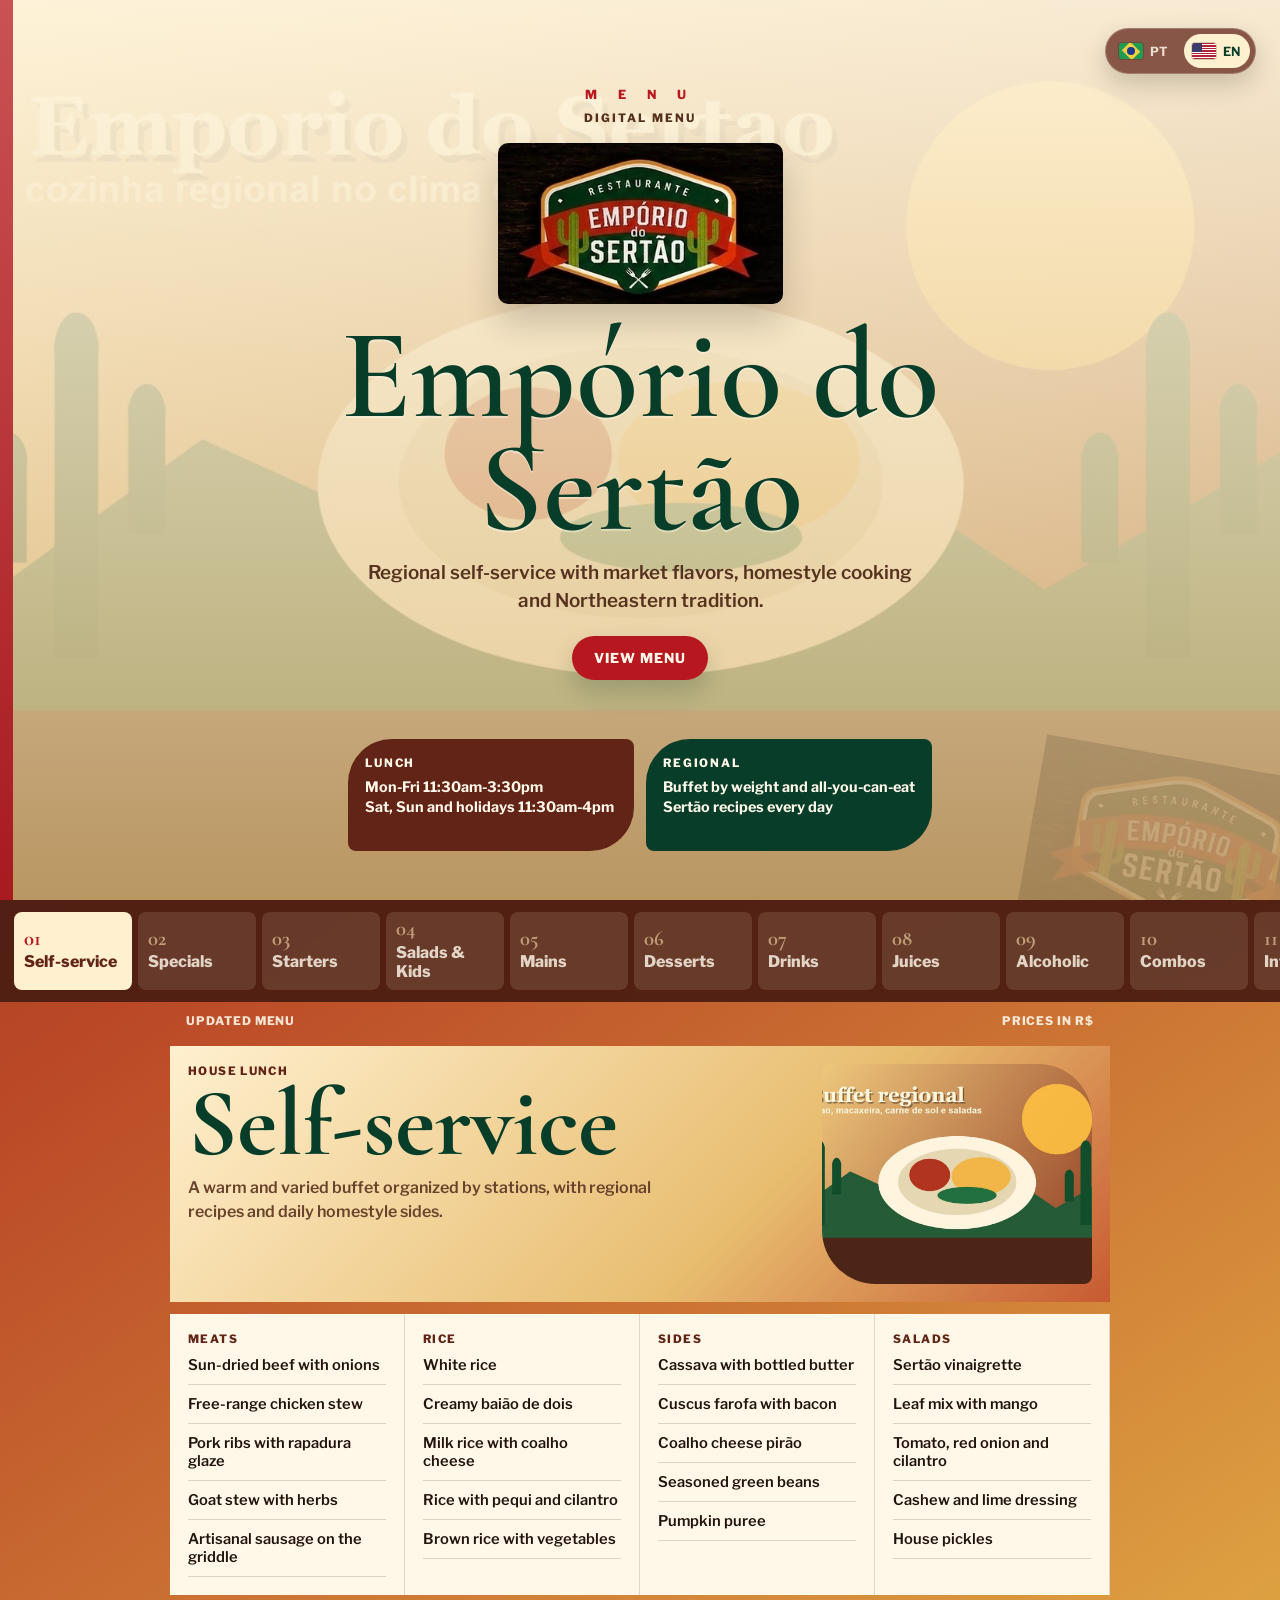
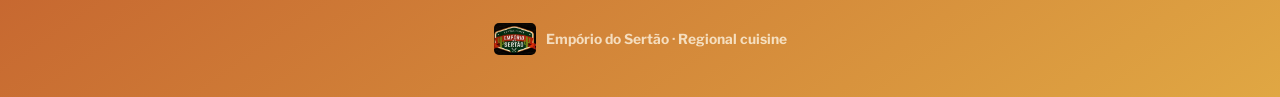
==== en.html @ 36dfb2ec "Publica cardapio digital do Emporio do Sertao" ====
<!doctype html>
<html lang="en">
<head>
  <meta charset="utf-8">
  <meta name="viewport" content="width=device-width, initial-scale=1">
  <title>Empório do Sertão — Digital Menu</title>
  <link rel="preconnect" href="https://fonts.googleapis.com">
  <link rel="preconnect" href="https://fonts.gstatic.com" crossorigin>
  <link href="https://fonts.googleapis.com/css2?family=Cormorant+Garamond:wght@500;600;700&family=Libre+Franklin:wght@400;500;600;700;800&display=swap" rel="stylesheet">
  <link rel="stylesheet" href="styles.css">
</head>
<body>
  <div class="ambient-marks" aria-hidden="true">
    <img src="assets/logo-emporio.jpg" class="ambient-mark mark-1" alt="">
    <img src="assets/logo-emporio.jpg" class="ambient-mark mark-2" alt="">
    <img src="assets/logo-emporio.jpg" class="ambient-mark mark-3" alt="">
    <img src="assets/logo-emporio.jpg" class="ambient-mark mark-4" alt="">
  </div>

  <main class="menu-shell">
    <div class="language-switch" aria-label="Language">
      <a class="language-pill" href="index.html" aria-label="Português"><span class="flag flag-br" aria-hidden="true"></span><span>PT</span></a>
      <a class="language-pill is-active" href="en.html" aria-label="English"><span class="flag flag-us" aria-hidden="true"></span><span>EN</span></a>
    </div>

    <header class="cover">
      <div class="cover-brand">
        <span class="menu-word">M E N U</span>
        <span class="kicker">Digital Menu</span>
        <img src="assets/logo-emporio.jpg" alt="Empório do Sertão" class="logo">
        <h1>Empório do Sertão</h1>
        <p>Regional self-service with market flavors, homestyle cooking and Northeastern tradition.</p>
        <a class="cover-cta" href="#cardapio">View menu</a>
      </div>

      <div class="cover-balloons" aria-label="Hours">
        <div class="balloon clay"><span>Lunch</span><strong>Mon-Fri 11:30am-3:30pm</strong><strong>Sat, Sun and holidays 11:30am-4pm</strong></div>
        <div class="balloon leaf"><span>Regional</span><strong>Buffet by weight and all-you-can-eat</strong><strong>Sertão recipes every day</strong></div>
      </div>
    </header>

    <nav class="tab-dock" id="cardapio" role="tablist" aria-label="Menu categories">
      <button class="tab is-active" type="button" role="tab" aria-selected="true" aria-controls="panel-self" id="tab-self"><span>01</span>Self-service</button>
      <button class="tab" type="button" role="tab" aria-selected="false" aria-controls="panel-degustacao" id="tab-degustacao"><span>02</span>Specials</button>
      <button class="tab" type="button" role="tab" aria-selected="false" aria-controls="panel-entradas" id="tab-entradas"><span>03</span>Starters</button>
      <button class="tab" type="button" role="tab" aria-selected="false" aria-controls="panel-saladas" id="tab-saladas"><span>04</span>Salads & Kids</button>
      <button class="tab" type="button" role="tab" aria-selected="false" aria-controls="panel-pratos" id="tab-pratos"><span>05</span>Mains</button>
      <button class="tab" type="button" role="tab" aria-selected="false" aria-controls="panel-sobremesas" id="tab-sobremesas"><span>06</span>Desserts</button>
      <button class="tab" type="button" role="tab" aria-selected="false" aria-controls="panel-bebidas" id="tab-bebidas"><span>07</span>Drinks</button>
      <button class="tab" type="button" role="tab" aria-selected="false" aria-controls="panel-drinks" id="tab-drinks"><span>08</span>Juices</button>
      <button class="tab" type="button" role="tab" aria-selected="false" aria-controls="panel-alcoolicas" id="tab-alcoolicas"><span>09</span>Alcoholic</button>
      <button class="tab" type="button" role="tab" aria-selected="false" aria-controls="panel-vinhos" id="tab-vinhos"><span>10</span>Combos</button>
      <button class="tab" type="button" role="tab" aria-selected="false" aria-controls="panel-info" id="tab-info"><span>11</span>Info</button>
    </nav>

    <section class="menu-status"><span>Updated menu</span><span>Prices in R$</span></section>

    <div class="tab-panels">
      <section class="panel is-active" id="panel-self" role="tabpanel" aria-labelledby="tab-self">
        <div class="section-hero self-hero"><div><span>House lunch</span><h2>Self-service</h2><p>A warm and varied buffet organized by stations, with regional recipes and daily homestyle sides.</p></div><img src="assets/buffet-regional.jpg" alt="Empório do Sertão regional buffet"></div>
        <div class="buffet-board">
          <article><span>Meats</span><p>Sun-dried beef with onions</p><p>Free-range chicken stew</p><p>Pork ribs with rapadura glaze</p><p>Goat stew with herbs</p><p>Artisanal sausage on the griddle</p></article>
          <article><span>Rice</span><p>White rice</p><p>Creamy baião de dois</p><p>Milk rice with coalho cheese</p><p>Rice with pequi and cilantro</p><p>Brown rice with vegetables</p></article>
          <article><span>Sides</span><p>Cassava with bottled butter</p><p>Cuscus farofa with bacon</p><p>Coalho cheese pirão</p><p>Seasoned green beans</p><p>Pumpkin puree</p></article>
          <article><span>Salads</span><p>Sertão vinaigrette</p><p>Leaf mix with mango</p><p>Tomato, red onion and cilantro</p><p>Cashew and lime dressing</p><p>House pickles</p></article>
        </div>
      </section>

      <section class="panel" id="panel-degustacao" role="tabpanel" aria-labelledby="tab-degustacao" hidden>
        <div class="section-head"><span>House picks</span><h2>Regional Specials</h2></div>
        <div class="menu-list">
          <article class="menu-item large"><div><span>Experience</span><h3>Sertão Route</h3><p>Tapioca bites, mini sun-dried beef escondidinho, creamy baião, grilled coalho cheese and rapadura dulce de leche.</p></div><strong>89,90</strong></article>
          <article class="menu-item"><div><span>Daily dish</span><h3>Monday Baião</h3><p>Baião de dois, sun-dried beef in cream, golden cassava and crunchy farofa.</p></div><strong>46,90</strong></article>
          <article class="menu-item"><div><span>Daily dish</span><h3>Free-range Chicken Wednesday</h3><p>Free-range chicken, broth pirão, white rice, green beans and vinaigrette.</p></div><strong>44,90</strong></article>
          <article class="menu-item"><div><span>Weekend</span><h3>Sertão Panelada</h3><p>Seasoned panelada with rice, butter farofa, lime and house pepper.</p></div><strong>49,90</strong></article>
        </div>
      </section>

      <section class="panel" id="panel-entradas" role="tabpanel" aria-labelledby="tab-entradas" hidden>
        <div class="section-head"><span>To start</span><h2>Starters</h2></div>
        <div class="menu-list photo-list">
          <article class="menu-item with-photo"><img src="assets/carne-de-sol.jpg" alt="Mini sun-dried beef escondidinho"><div><span>Starter</span><h3>Mini sun-dried beef escondidinho</h3><p>Creamy cassava, shredded sun-dried beef and gratinated coalho cheese.</p></div><strong>28</strong></article>
          <article class="menu-item"><div><span>Starter</span><h3>Tapioca bites with rapadura syrup</h3><p>Crispy outside, soft inside, served with a sweet and savory syrup.</p></div><strong>24</strong></article>
          <article class="menu-item"><div><span>Starter</span><h3>Grilled coalho cheese</h3><p>Toasted coalho cheese, fresh oregano, sugarcane honey and mild pepper.</p></div><strong>26</strong></article>
          <article class="menu-item"><div><span>Starter</span><h3>Goat stew pastries</h3><p>Light pastry, regional seasoned filling and cilantro vinaigrette.</p></div><strong>32</strong></article>
        </div>
      </section>

      <section class="panel" id="panel-saladas" role="tabpanel" aria-labelledby="tab-saladas" hidden>
        <div class="section-head"><span>Fresh & family</span><h2>Salads & Kids</h2></div>
        <div class="menu-list">
          <article class="menu-item"><div><span>Salad</span><h3>Mandacaru Salad</h3><p>Leaves, mango, cherry tomato, cashew nuts and citrus dressing.</p></div><strong>29</strong></article>
          <article class="menu-item"><div><span>Salad</span><h3>Cold green bean salad</h3><p>Green beans, red onion, bell pepper, cilantro and lime olive oil.</p></div><strong>24</strong></article>
          <article class="menu-item"><div><span>Salad</span><h3>Maxixe vinaigrette</h3><p>Crisp maxixe, tomato, onion and fresh herbs.</p></div><strong>18</strong></article>
          <article class="menu-item large"><div><span>Kids</span><h3>Sertão kids plate</h3><p>Grilled chicken or shredded sun-dried beef with rice, beans, cassava or fries.</p></div><strong>32</strong></article>
        </div>
      </section>

      <section class="panel" id="panel-pratos" role="tabpanel" aria-labelledby="tab-pratos" hidden>
        <div class="section-head"><span>Individual plates</span><h2>Mains</h2></div>
        <div class="menu-list photo-list">
          <article class="menu-item with-photo"><img src="assets/carne-de-sol.jpg" alt="Empório sun-dried beef"><div><span>Beef</span><h3>Empório sun-dried beef</h3><p>Sun-dried beef in bottled butter, baião de dois, cassava and vinaigrette.</p></div><strong>58</strong></article>
          <article class="menu-item with-photo"><img src="assets/buffet-regional.jpg" alt="Creamy baião de dois"><div><span>Regional</span><h3>Creamy baião de dois</h3><p>Green beans, rice, coalho cheese, cream, shredded sun-dried beef and cilantro.</p></div><strong>48</strong></article>
          <article class="menu-item"><div><span>Homestyle</span><h3>Free-range chicken with pirão</h3><p>Slow-cooked chicken, white rice, broth pirão and butter farofa.</p></div><strong>52</strong></article>
          <article class="menu-item"><div><span>Goat</span><h3>Sertão goat stew</h3><p>Tender goat in spiced sauce, green beans, cassava and rice.</p></div><strong>62</strong></article>
          <article class="menu-item"><div><span>Fish</span><h3>Tilapia with coconut sauce</h3><p>Grilled tilapia, coconut sauce, cilantro rice and sauteed vegetables.</p></div><strong>54</strong></article>
          <article class="menu-item"><div><span>Vegetarian</span><h3>Stuffed pumpkin</h3><p>Roasted pumpkin with coalho cheese, vegetables, cashews and herb sauce.</p></div><strong>42</strong></article>
        </div>
      </section>

      <section class="panel" id="panel-sobremesas" role="tabpanel" aria-labelledby="tab-sobremesas" hidden>
        <div class="section-head"><span>Sweet finish</span><h2>Desserts</h2></div>
        <div class="menu-list photo-list">
          <article class="menu-item with-photo"><img src="assets/sobremesa-cartola.jpg" alt="Sertão cartola"><div><span>Dessert</span><h3>Sertão cartola</h3><p>Golden banana, coalho cheese, sugar, cinnamon and sugarcane honey.</p></div><strong>24</strong></article>
          <article class="menu-item"><div><span>Dessert</span><h3>Rapadura pudding</h3><p>Creamy pudding with rapadura syrup and a touch of orange.</p></div><strong>22</strong></article>
          <article class="menu-item"><div><span>Dessert</span><h3>Dulce de leche with coalho cheese</h3><p>House dulce de leche, grilled cheese and cashew crumble.</p></div><strong>23</strong></article>
          <article class="menu-item"><div><span>Dessert</span><h3>Rocambole cake with ice cream</h3><p>Slice of rolled guava cake, tapioca ice cream and warm sauce.</p></div><strong>26</strong></article>
        </div>
      </section>

      <section class="panel" id="panel-bebidas" role="tabpanel" aria-labelledby="tab-bebidas" hidden>
        <div class="section-head"><span>Non-alcoholic</span><h2>Drinks</h2></div>
        <div class="price-grid">
          <article><h3>Still / sparkling water</h3><strong>6</strong><span>300 ml</span></article>
          <article><h3>Coconut water</h3><strong>12 / 22</strong><span>Glass / pitcher</span></article>
          <article><h3>Coca-Cola</h3><strong>9</strong><span>Regular / zero</span></article>
          <article><h3>Guaraná</h3><strong>9</strong><span>Regular / zero</span></article>
          <article><h3>H2O lemon</h3><strong>10</strong><span>500 ml</span></article>
          <article><h3>Filtered coffee</h3><strong>5</strong><span>Cup</span></article>
        </div>
      </section>

      <section class="panel" id="panel-drinks" role="tabpanel" aria-labelledby="tab-drinks" hidden>
        <div class="section-head"><span>Regional fruits</span><h2>Juices</h2></div>
        <div class="menu-list photo-list">
          <article class="menu-item with-photo"><img src="assets/drink-caju.jpg" alt="Cashew refreshment"><div><span>Juice</span><h3>Cashew with lime</h3><p>Cashew pulp, fresh lime and ice.</p></div><strong>12</strong></article>
          <article class="menu-item"><div><span>Juice</span><h3>Umbu cajá</h3><p>Regional fruit blended with water or milk.</p></div><strong>13</strong></article>
          <article class="menu-item"><div><span>Juice</span><h3>Soursop</h3><p>Creamy soursop juice served very cold.</p></div><strong>14</strong></article>
          <article class="menu-item"><div><span>Refreshment</span><h3>Mate with rapadura and lime</h3><p>Iced mate tea, lime and grated rapadura.</p></div><strong>11</strong></article>
        </div>
      </section>

      <section class="panel" id="panel-alcoolicas" role="tabpanel" aria-labelledby="tab-alcoolicas" hidden>
        <div class="section-head"><span>Bar</span><h2>Alcoholic Drinks</h2></div>
        <div class="price-grid dense">
          <article><h3>Long neck beer</h3><strong>12</strong><span>Ask for labels</span></article>
          <article><h3>Pilsen draft beer</h3><strong>11</strong><span>300 ml</span></article>
          <article><h3>Lime caipirinha</h3><strong>21</strong><span>Cachaça</span></article>
          <article><h3>Cajá caipiroska</h3><strong>26</strong><span>Vodka</span></article>
          <article><h3>Umburana cachaça</h3><strong>12</strong><span>Shot</span></article>
          <article><h3>Silver cachaça</h3><strong>9</strong><span>Shot</span></article>
          <article><h3>National whisky</h3><strong>18</strong><span>Shot</span></article>
          <article><h3>Gin tonic</h3><strong>28</strong><span>Glass</span></article>
          <article><h3>Jenipapo liqueur</h3><strong>14</strong><span>Shot</span></article>
        </div>
      </section>

      <section class="panel" id="panel-vinhos" role="tabpanel" aria-labelledby="tab-vinhos" hidden>
        <div class="section-head"><span>To share</span><h2>Combos</h2></div>
        <div class="wine-stack">
          <article><h3>Sertão Combo for 2</h3><p>Sun-dried beef, creamy baião, cassava, coalho cheese, farofa and vinaigrette. R$ 118</p></article>
          <article><h3>Market Combo</h3><p>Tapioca bites, goat pastries, coalho cheese and cashew sauce. R$ 76</p></article>
          <article><h3>Family Combo</h3><p>Free-range chicken, rice, pirão, green beans, cassava and salad. R$ 146</p></article>
          <article><h3>House Sweets Combo</h3><p>Cartola, rapadura pudding and rolled cake with ice cream. R$ 58</p></article>
        </div>
      </section>

      <section class="panel" id="panel-info" role="tabpanel" aria-labelledby="tab-info" hidden>
        <div class="section-head"><span>Restaurant</span><h2>Information</h2></div>
        <div class="info-cards">
          <article><span>Address</span><p>Empório do Sertão · Northeastern regional cuisine</p></article>
          <article><span>Phone</span><p>Service, reservations and orders by WhatsApp.</p></article>
          <article><span>Social</span><p>@emporiodosertao · Instagram, Google and delivery.</p></article>
          <article><span>Payment</span><p>Cash, Pix, credit cards, debit cards and meal benefits.</p></article>
        </div>
      </section>
    </div>

    <footer class="menu-footer">
      <img src="assets/logo-emporio.jpg" alt="Empório do Sertão">
      <span>Empório do Sertão · Regional cuisine</span>
    </footer>
  </main>

  <script src="script.js"></script>
</body>
</html>
---- styles.css ----
:root {
  --mandacaru: #083d2a;
  --mandacaru-2: #155b3f;
  --paper: #fff0cf;
  --paper-2: #f6cc85;
  --barro: #9b3f25;
  --barro-dark: #622417;
  --urucum: #c64b25;
  --caju: #e8a229;
  --fita: #b71820;
  --cream: #fff8e9;
  --ink: #22140d;
  --muted: #69432c;
  --line: rgba(34, 20, 13, .16);
  --display: "Cormorant Garamond", Georgia, serif;
  --text: "Libre Franklin", system-ui, sans-serif;
}

* { box-sizing: border-box; }
html { scroll-behavior: smooth; }

body {
  margin: 0;
  min-height: 100vh;
  overflow-x: hidden;
  color: var(--ink);
  background:
    radial-gradient(circle at 15% 10%, rgba(255, 214, 110, .24), transparent 30%),
    linear-gradient(145deg, #69311f 0%, #ba4827 42%, #e0a743 100%);
  font-family: var(--text);
  text-rendering: optimizeLegibility;
  -webkit-font-smoothing: antialiased;
}

body::before {
  content: "";
  position: fixed;
  inset: 0;
  z-index: -3;
  pointer-events: none;
  background:
    linear-gradient(180deg, rgba(255, 243, 210, .2), transparent 46%),
    repeating-linear-gradient(45deg, rgba(255,255,255,.035) 0 2px, transparent 2px 18px);
}

img { display: block; max-width: 100%; }
button { font: inherit; }
a, button { -webkit-tap-highlight-color: transparent; }
h1, h2, h3, p { margin: 0; }

.ambient-marks {
  position: fixed;
  inset: 0;
  z-index: -1;
  overflow: hidden;
  pointer-events: none;
}

.ambient-mark {
  position: absolute;
  width: clamp(150px, 22vw, 280px);
  opacity: .08;
  filter: sepia(.2) brightness(1.45) saturate(.7);
  border-radius: 8px;
}

.mark-1 { left: calc(50% - 610px); top: 48px; transform: rotate(-14deg); }
.mark-2 { right: calc(50% - 590px); top: 370px; transform: rotate(18deg); }
.mark-3 { left: calc(50% - 560px); top: 880px; transform: rotate(12deg); opacity: .05; }
.mark-4 { right: calc(50% - 520px); top: 1320px; transform: rotate(-20deg); opacity: .04; }

.menu-shell {
  position: relative;
  width: min(940px, 100%);
  margin: 0 auto;
  padding: 0 14px 38px;
}

.language-switch {
  position: fixed;
  top: 28px;
  right: 24px;
  z-index: 20;
  display: flex;
  gap: 7px;
  padding: 5px;
  border: 1px solid rgba(255, 248, 233, .24);
  border-radius: 999px;
  background: rgba(98, 36, 23, .74);
  box-shadow: 0 10px 26px rgba(0,0,0,.18);
  backdrop-filter: blur(10px);
}

.language-pill {
  display: inline-flex;
  align-items: center;
  gap: 7px;
  min-height: 34px;
  padding: 0 10px 0 8px;
  border-radius: 999px;
  color: rgba(255, 248, 233, .84);
  font-size: .78rem;
  font-weight: 700;
  text-decoration: none;
}

.language-pill.is-active {
  color: var(--mandacaru);
  background: var(--paper);
}

.flag {
  position: relative;
  display: inline-block;
  width: 24px;
  height: 16px;
  overflow: hidden;
  border-radius: 3px;
  box-shadow: 0 0 0 1px rgba(0,0,0,.16);
}

.flag-br { background: #229b52; }
.flag-br::before {
  content: "";
  position: absolute;
  inset: 2px 5px;
  background: #f4d03f;
  transform: rotate(45deg);
}
.flag-br::after {
  content: "";
  position: absolute;
  left: 8px;
  top: 4px;
  width: 8px;
  height: 8px;
  border-radius: 50%;
  background: #183a8f;
}
.flag-us { background: repeating-linear-gradient(180deg, #b22234 0 1.23px, #fff 1.23px 2.46px); }
.flag-us::before {
  content: "";
  position: absolute;
  left: 0;
  top: 0;
  width: 10px;
  height: 8.6px;
  background: #3c3b6e;
}

.cover {
  position: relative;
  overflow: hidden;
  min-height: 100svh;
  width: 100vw;
  margin-inline: calc(50% - 50vw);
  display: grid;
  align-items: center;
  padding: 72px max(22px, calc((100vw - 940px) / 2 + 24px)) 34px;
  background:
    linear-gradient(90deg, var(--fita) 0 13px, transparent 13px),
    linear-gradient(180deg, rgba(255,246,222,.88), rgba(255,224,148,.72)),
    url("assets/hero-sertao.jpg") center / cover no-repeat;
  text-align: center;
}

.cover::before {
  content: "";
  position: absolute;
  inset: 0;
  background: linear-gradient(180deg, rgba(255, 248, 233, .26), rgba(86, 37, 22, .16));
  pointer-events: none;
}

.cover::after {
  content: "";
  position: absolute;
  right: -50px;
  bottom: -54px;
  width: 300px;
  height: 220px;
  background: url("assets/logo-emporio.jpg") center / contain no-repeat;
  opacity: .12;
  transform: rotate(10deg);
  border-radius: 12px;
}

.cover-brand {
  position: relative;
  z-index: 1;
  display: flex;
  flex-direction: column;
  align-items: center;
  max-width: 680px;
  margin: 0 auto;
}

.logo {
  width: clamp(190px, 32vw, 285px);
  height: auto;
  object-fit: contain;
  margin: 18px auto 8px;
  border-radius: 10px;
  box-shadow: 0 18px 34px rgba(36, 18, 10, .2);
}

.menu-word,
.kicker,
.section-head span,
.section-hero span,
.menu-item span,
.buffet-board span,
.info-cards span {
  display: block;
  color: var(--barro-dark);
  font-size: .72rem;
  font-weight: 800;
  letter-spacing: .12em;
  text-transform: uppercase;
}

.menu-word {
  color: var(--fita);
  font-size: .78rem;
  letter-spacing: .72em;
}

.kicker {
  margin-top: 9px;
  color: #55301f;
  letter-spacing: .18em;
}

h1,
h2 {
  font-family: var(--display);
  font-weight: 600;
  line-height: .88;
  letter-spacing: 0;
}

h1 {
  margin-top: 8px;
  color: var(--mandacaru);
  font-size: clamp(4.2rem, 12vw, 8rem);
  text-shadow: 0 2px 0 rgba(255, 248, 233, .46);
}

.cover-brand p {
  max-width: 580px;
  margin: 14px auto 0;
  color: #56331f;
  font-size: clamp(1rem, 2.4vw, 1.18rem);
  font-weight: 600;
  line-height: 1.45;
}

.cover-cta {
  display: inline-flex;
  align-items: center;
  justify-content: center;
  min-height: 44px;
  margin-top: 22px;
  padding: 0 22px;
  border-radius: 999px;
  color: var(--cream);
  background: var(--fita);
  font-size: .85rem;
  font-weight: 800;
  letter-spacing: .08em;
  text-decoration: none;
  text-transform: uppercase;
  box-shadow: 0 12px 24px rgba(8, 61, 42, .2);
}

.cover-balloons {
  position: relative;
  z-index: 1;
  display: grid;
  grid-template-columns: repeat(2, minmax(0, 1fr));
  gap: 12px;
  margin: 30px auto 0;
  max-width: 700px;
  text-align: left;
}

.balloon {
  min-height: 112px;
  padding: 17px;
  border-radius: 44px 8px 44px 8px;
  color: var(--cream);
}
.balloon.clay { background: var(--barro-dark); }
.balloon.leaf { background: var(--mandacaru); }
.balloon span {
  display: block;
  margin-bottom: 8px;
  font-size: .72rem;
  font-weight: 800;
  letter-spacing: .16em;
  text-transform: uppercase;
}
.balloon strong {
  display: block;
  font-size: .9rem;
  line-height: 1.35;
}

.tab-dock {
  position: sticky;
  top: 0;
  z-index: 10;
  display: grid;
  grid-template-columns: repeat(11, minmax(118px, 1fr));
  gap: 6px;
  overflow-x: auto;
  width: 100vw;
  margin: 0 calc(50% - 50vw);
  padding: 12px 14px;
  background: rgba(78, 31, 19, .96);
  backdrop-filter: blur(14px);
  -webkit-overflow-scrolling: touch;
  scrollbar-width: none;
}
.tab-dock::-webkit-scrollbar { display: none; }

.tab {
  min-height: 62px;
  padding: 9px 10px;
  border: 0;
  border-radius: 8px;
  color: rgba(255, 248, 233, .82);
  background: rgba(255, 240, 207, .12);
  text-align: left;
  font-weight: 800;
  cursor: pointer;
}

.tab span {
  display: block;
  margin-bottom: 5px;
  color: rgba(255, 231, 176, .58);
  font-family: var(--display);
  font-size: 1.3rem;
  font-weight: 700;
  line-height: .8;
}

.tab.is-active {
  color: var(--barro-dark);
  background: var(--paper);
}
.tab.is-active span { color: var(--fita); }

.menu-status {
  display: flex;
  justify-content: space-between;
  gap: 12px;
  padding: 12px 2px 18px;
  color: rgba(255, 248, 233, .88);
  font-size: .74rem;
  font-weight: 800;
  letter-spacing: .08em;
  text-transform: uppercase;
}

.panel { animation: reveal .18s ease-out; }
@keyframes reveal {
  from { opacity: 0; transform: translateY(5px); }
  to { opacity: 1; transform: translateY(0); }
}

.section-head,
.section-hero {
  position: relative;
  overflow: hidden;
  border-radius: 0;
  background: var(--paper);
}

.section-head {
  padding: 25px 18px 22px;
  margin-inline: -14px;
}
.section-head::before {
  content: "";
  position: absolute;
  inset: 0 auto 0 0;
  width: 9px;
  background: var(--fita);
}

.section-head h2,
.section-hero h2 {
  margin-top: 4px;
  color: var(--mandacaru);
  font-size: clamp(3.2rem, 9vw, 6rem);
  font-weight: 700;
}

.section-hero {
  display: grid;
  grid-template-columns: minmax(0, 1fr) 270px;
  gap: 14px;
  padding: 18px;
  margin-inline: -14px;
  background: linear-gradient(135deg, var(--paper), #e8bd70 62%, #c75a31);
}

.section-hero p {
  max-width: 500px;
  margin-top: 10px;
  color: var(--muted);
  font-weight: 600;
  line-height: 1.5;
}

.section-hero img {
  width: 100%;
  height: 220px;
  border-radius: 8px 54px 8px 54px;
  object-fit: cover;
}

.buffet-board {
  display: grid;
  grid-template-columns: repeat(4, minmax(0, 1fr));
  gap: 0;
  margin-top: 12px;
  margin-inline: -14px;
}
.buffet-board article {
  padding: 18px;
  background: var(--cream);
  border-right: 1px solid rgba(98,36,23,.16);
}
.buffet-board p {
  padding: 10px 0;
  border-bottom: 1px solid var(--line);
  color: var(--ink);
  font-size: .92rem;
  font-weight: 600;
}

.menu-list {
  display: grid;
  gap: 0;
  margin-top: 12px;
  margin-inline: -14px;
}

.menu-item {
  position: relative;
  display: grid;
  grid-template-columns: minmax(0, 1fr) auto;
  gap: 13px;
  align-items: start;
  min-height: 112px;
  padding: 16px;
  background: var(--cream);
  border-bottom: 1px solid rgba(98,36,23,.14);
}
.menu-item > div { min-width: 0; }
.menu-item:nth-child(3n + 2) { background: #ffe7bd; }
.menu-item.large { background: var(--paper); }
.menu-item.with-photo { grid-template-columns: 112px minmax(0, 1fr) auto; }

.menu-item img {
  width: 112px;
  height: 112px;
  border-radius: 8px 34px 8px 34px;
  object-fit: cover;
}

.menu-item h3 {
  margin-top: 4px;
  color: var(--mandacaru);
  font-family: var(--text);
  font-size: clamp(1rem, 2.25vw, 1.12rem);
  font-weight: 800;
  line-height: 1.28;
  overflow-wrap: break-word;
}

.menu-item p {
  margin-top: 7px;
  color: var(--muted);
  font-size: .92rem;
  font-weight: 600;
  line-height: 1.45;
  overflow-wrap: break-word;
}

.menu-item strong,
.price-grid strong {
  position: relative;
  display: inline-flex;
  align-items: center;
  justify-content: center;
  gap: .16em;
  color: var(--cream);
  background:
    radial-gradient(circle at 50% 42%, var(--fita) 0 48%, transparent 49%),
    conic-gradient(from 20deg, var(--fita), #d24c22, var(--fita), #9c1e1c, var(--fita));
  clip-path: polygon(50% 0, 61% 18%, 82% 10%, 81% 32%, 100% 43%, 82% 56%, 90% 78%, 66% 75%, 50% 100%, 34% 75%, 10% 78%, 18% 56%, 0 43%, 19% 32%, 18% 10%, 39% 18%);
  font-weight: 800;
  line-height: 1;
  white-space: nowrap;
}
.menu-item strong::before,
.price-grid strong::before {
  content: "R$";
  font-size: .68em;
  font-weight: 800;
  letter-spacing: .02em;
}
.menu-item strong {
  width: 92px;
  min-height: 82px;
  padding: 12px 10px 6px;
  font-size: .84rem;
}

.price-grid,
.info-cards {
  display: grid;
  grid-template-columns: repeat(2, minmax(0, 1fr));
  gap: 0;
  margin-top: 12px;
  margin-inline: -14px;
}
.price-grid.dense { grid-template-columns: repeat(3, minmax(0, 1fr)); }

.price-grid article,
.info-cards article,
.wine-stack article {
  min-height: 112px;
  padding: 16px;
  background: var(--cream);
  border-right: 1px solid rgba(98,36,23,.14);
  border-bottom: 1px solid rgba(98,36,23,.14);
}

.price-grid h3,
.info-cards p,
.wine-stack h3 {
  color: var(--mandacaru);
  font-family: var(--text);
  font-size: 1rem;
  font-weight: 800;
  line-height: 1.32;
}
.price-grid strong {
  width: 90px;
  min-height: 80px;
  padding: 12px 9px 6px;
  margin-top: 10px;
  font-size: .84rem;
}
.price-grid.dense strong {
  width: 98px;
  font-size: .68rem;
}
.price-grid span,
.wine-stack p {
  display: block;
  margin-top: 7px;
  color: var(--muted);
  font-size: .86rem;
  font-weight: 600;
  line-height: 1.45;
}

.wine-stack {
  display: grid;
  gap: 10px;
  margin-top: 12px;
  margin-inline: -14px;
}
.wine-stack article { border-left: 8px solid var(--mandacaru-2); }
.wine-stack h3 { font-size: 1.2rem; }

.info-cards p {
  margin-top: 8px;
  color: var(--muted);
  font-weight: 600;
}

.menu-footer {
  display: flex;
  align-items: center;
  justify-content: center;
  gap: 10px;
  padding: 28px 0 4px;
  color: rgba(255, 248, 233, .76);
  font-size: .86rem;
  font-weight: 700;
}
.menu-footer img {
  width: 42px;
  height: 32px;
  border-radius: 5px;
  object-fit: cover;
}

@media (max-width: 820px) {
  .menu-shell { padding-inline: 12px; }
  .cover-brand,
  .section-hero,
  .buffet-board,
  .price-grid,
  .price-grid.dense,
  .info-cards { grid-template-columns: 1fr; }
  .cover {
    min-height: auto;
    padding: 78px max(18px, calc((100vw - 940px) / 2 + 24px)) 30px;
  }
  .logo { width: 230px; }
  .cover-balloons { grid-template-columns: 1fr; }
  .section-hero img { height: 190px; }
  .section-head,
  .section-hero,
  .buffet-board,
  .menu-list,
  .price-grid,
  .info-cards,
  .wine-stack { margin-inline: -12px; }
  .tab-dock {
    grid-template-columns: repeat(11, minmax(104px, 1fr));
    gap: 5px;
    padding: 10px 12px;
  }
  .tab {
    min-height: 56px;
    padding: 8px 9px;
    font-size: .78rem;
  }
  .price-grid article {
    display: grid;
    grid-template-columns: minmax(0, 1fr) auto;
    gap: 6px 12px;
    align-items: start;
  }
  .price-grid span { grid-column: 1 / -1; }
  .price-grid strong {
    justify-self: end;
    margin-top: 0;
  }
}

@media (max-width: 560px) {
  .menu-shell { padding-inline: 10px; }
  .ambient-mark {
    width: clamp(110px, 34vw, 165px);
    opacity: .05;
  }
  .cover {
    min-height: 100svh;
    align-content: center;
    padding: 54px 16px 20px;
  }
  .cover::after {
    right: -76px;
    bottom: -58px;
    width: 230px;
    height: 170px;
    opacity: .09;
  }
  .menu-word {
    font-size: .68rem;
    letter-spacing: .48em;
  }
  .kicker {
    margin-top: 7px;
    font-size: .68rem;
    letter-spacing: .14em;
  }
  .logo {
    width: 230px;
    margin-top: 14px;
  }
  h1 {
    max-width: 100%;
    font-size: clamp(3rem, 13vw, 3.85rem);
    line-height: .9;
  }
  .cover-brand p {
    max-width: 345px;
    margin-top: 10px;
    font-size: 1.05rem;
    line-height: 1.34;
  }
  .cover-cta {
    min-height: 42px;
    margin-top: 16px;
    padding-inline: 18px;
    font-size: .74rem;
  }
  .language-switch {
    position: absolute;
    top: 14px;
    right: 14px;
    gap: 5px;
    padding: 4px;
  }
  .language-pill {
    min-height: 31px;
    padding-inline: 7px;
    font-size: .7rem;
  }
  .language-pill > span:not(.flag) { display: none; }
  .flag {
    width: 22px;
    height: 15px;
  }
  .cover-balloons {
    gap: 5px;
    max-width: 330px;
    margin-top: 12px;
  }
  .balloon {
    min-height: 0;
    padding: 7px 9px;
    border: 1px solid rgba(98, 36, 23, .18);
    border-radius: 7px;
    color: #55301f;
    background: rgba(255, 248, 233, .34);
    box-shadow: none;
  }
  .balloon.clay,
  .balloon.leaf { background: rgba(255, 248, 233, .34); }
  .balloon span {
    margin-bottom: 3px;
    color: var(--barro-dark);
    font-size: .56rem;
    letter-spacing: .1em;
  }
  .balloon strong {
    color: #55301f;
    font-size: .62rem;
    font-weight: 700;
    line-height: 1.24;
  }
  .tab-dock {
    grid-auto-flow: column;
    grid-auto-columns: minmax(88px, 96px);
    grid-template-columns: none;
    gap: 5px;
    margin-inline: calc(50% - 50vw);
    padding: 8px 10px;
    scroll-padding-inline: 10px;
    scroll-snap-type: x proximity;
  }
  .tab {
    min-height: 50px;
    padding: 7px 8px;
    border-radius: 7px;
    font-size: .71rem;
    scroll-snap-align: start;
  }
  .tab span {
    margin-bottom: 4px;
    font-size: 1rem;
  }
  .menu-status {
    display: grid;
    grid-template-columns: 1fr;
    gap: 5px;
    padding: 10px 2px 12px;
    font-size: .62rem;
    letter-spacing: .05em;
  }
  .section-head { padding: 22px 14px 18px; }
  .section-head::before { width: 7px; }
  .section-head,
  .section-hero,
  .buffet-board,
  .menu-list,
  .price-grid,
  .info-cards,
  .wine-stack { margin-inline: -10px; }
  .section-head h2,
  .section-hero h2 {
    font-size: clamp(2.45rem, 12vw, 3.45rem);
    line-height: .92;
    overflow-wrap: break-word;
  }
  .section-hero {
    gap: 12px;
    padding: 14px;
  }
  .section-hero p {
    font-size: .88rem;
    line-height: 1.42;
  }
  .section-hero img {
    height: 166px;
    border-radius: 7px 34px 7px 34px;
  }
  .buffet-board article,
  .price-grid article,
  .info-cards article,
  .wine-stack article {
    min-height: 0;
    padding: 14px 12px;
  }
  .buffet-board p {
    padding: 8px 0;
    font-size: .86rem;
  }
  .menu-list { margin-top: 10px; }
  .menu-item.with-photo {
    grid-template-columns: 84px minmax(0, 1fr);
    grid-template-areas:
      "photo content"
      "price price";
    align-items: start;
  }
  .menu-item.with-photo > div { grid-area: content; }
  .menu-item.with-photo strong {
    grid-area: price;
    justify-self: start;
    margin-top: 6px;
  }
  .menu-item img {
    grid-area: photo;
    width: 84px;
    height: 100%;
    min-height: 104px;
    border-radius: 7px 26px 7px 26px;
  }
  .menu-item {
    grid-template-columns: minmax(0, 1fr);
    gap: 8px;
    min-height: 0;
    padding: 15px 12px 13px;
  }
  .menu-item:not(.with-photo) strong {
    grid-column: 1;
    grid-row: auto;
    align-self: auto;
    justify-self: start;
    margin-top: 2px;
  }
  .menu-item h3 {
    margin-top: 3px;
    font-size: .95rem;
    line-height: 1.28;
  }
  .menu-item p {
    margin-top: 8px;
    padding-top: 8px;
    border-top: 1px solid rgba(98, 36, 23, .12);
    font-size: .84rem;
    line-height: 1.42;
    padding-right: 0;
  }
  .menu-item strong,
  .price-grid strong {
    width: 106px;
    min-height: 88px;
    padding: 9px 11px 5px;
    font-size: .74rem;
  }
  .price-grid.dense strong {
    width: 98px;
    font-size: .62rem;
  }
  .price-grid h3,
  .info-cards p,
  .wine-stack h3 { font-size: .92rem; }
  .price-grid span,
  .wine-stack p { font-size: .8rem; }
  .wine-stack { gap: 8px; }
  .wine-stack article { border-left-width: 6px; }
  .menu-footer {
    padding-top: 22px;
    font-size: .78rem;
  }
}

@media (max-width: 380px) {
  .cover { padding-inline: 14px; }
  .logo { width: 208px; }
  h1 { font-size: clamp(2.74rem, 12.4vw, 3.18rem); }
  .cover-brand p {
    max-width: 310px;
    font-size: 1rem;
  }
  .tab-dock { grid-auto-columns: minmax(82px, 90px); }
  .tab { font-size: .66rem; }
  .menu-item.with-photo { grid-template-columns: 76px minmax(0, 1fr); }
  .menu-item img {
    width: 76px;
    min-height: 100px;
  }
  .menu-item strong,
  .price-grid strong {
    width: 98px;
    min-height: 82px;
    font-size: .68rem;
  }
  .price-grid.dense strong {
    width: 92px;
    font-size: .58rem;
  }
}

@media (prefers-reduced-motion: reduce) {
  html { scroll-behavior: auto; }
  .panel { animation: none; }
}
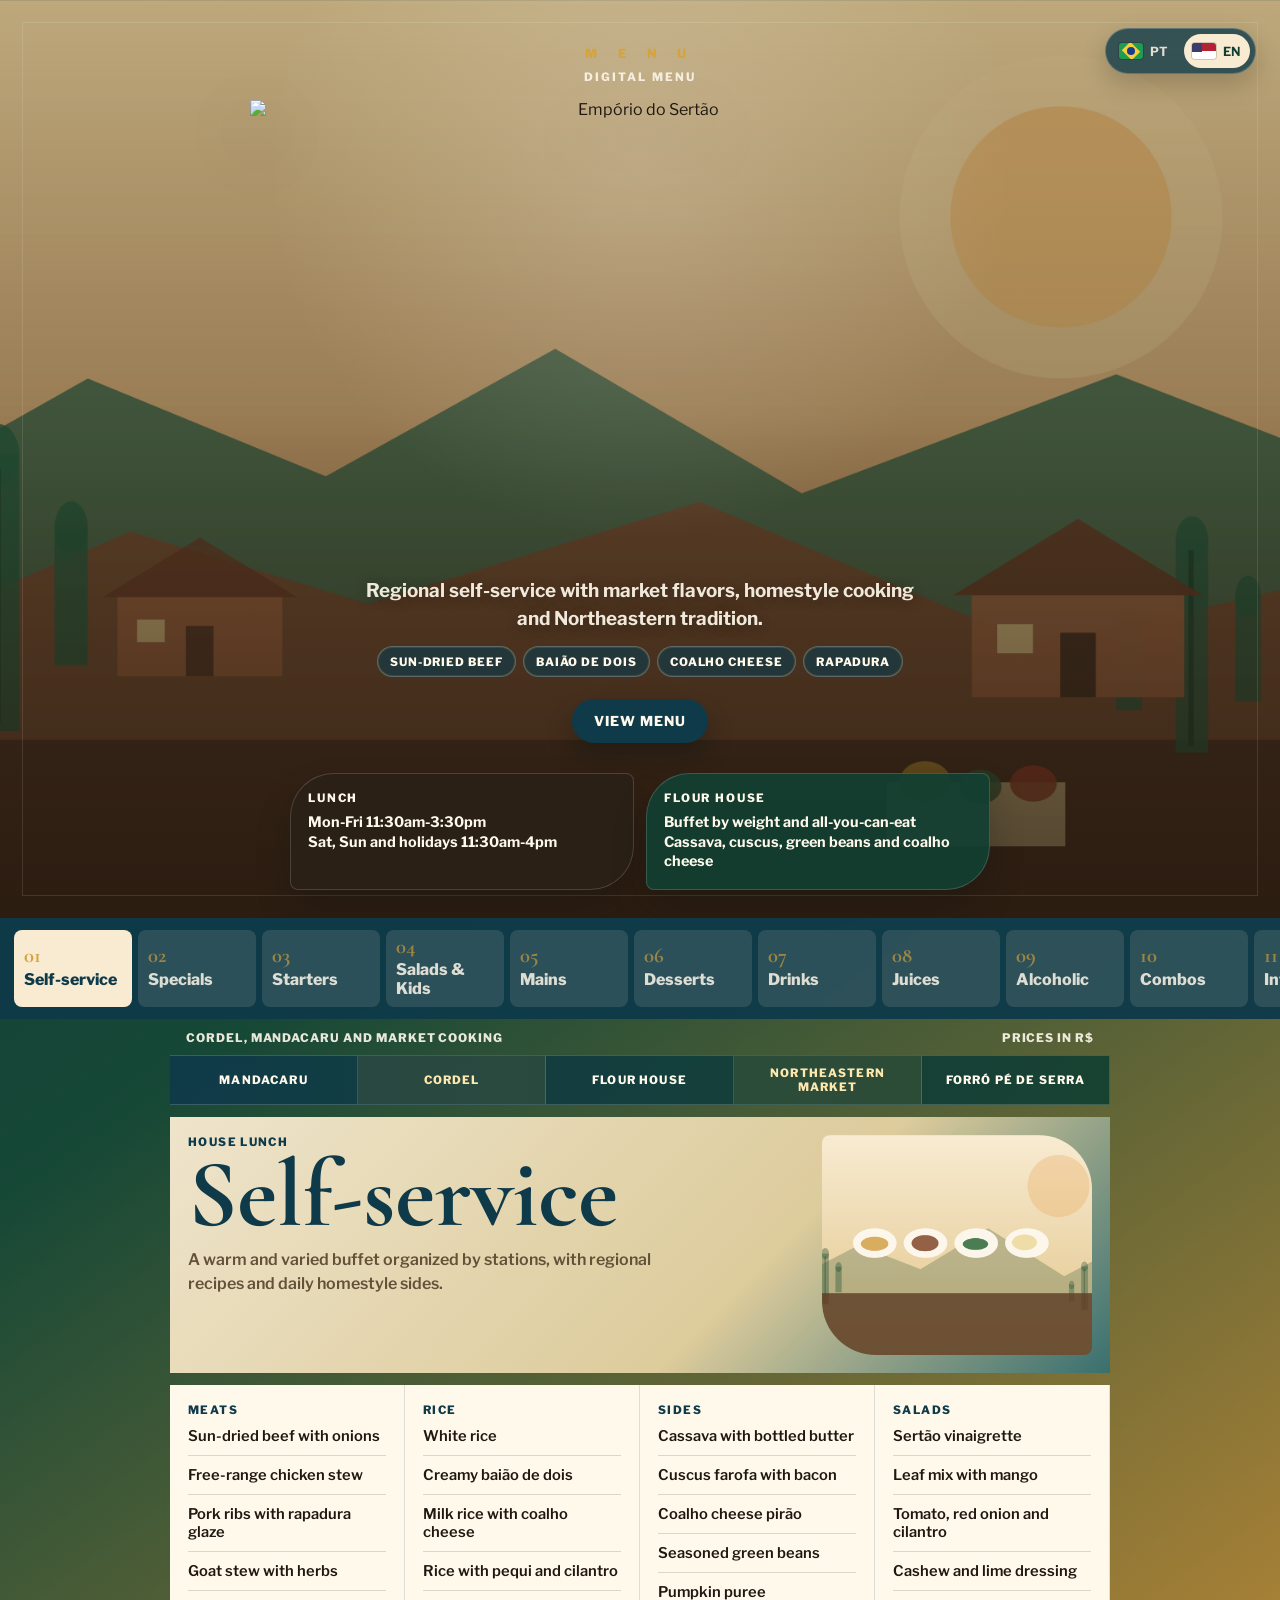
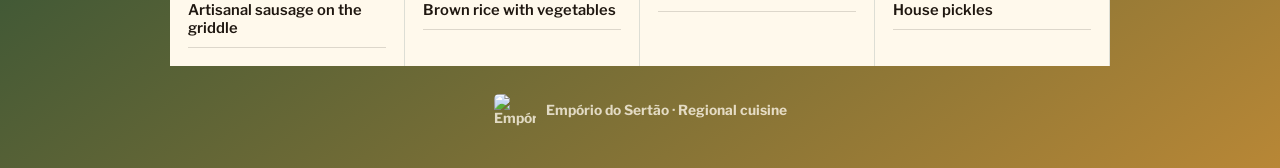
==== commit 246c1a9e: "Refina hero e identidade visual do Emporio do Sertao" ====
--- a/en.html
+++ b/en.html
@@ -11,10 +11,10 @@
 </head>
 <body>
   <div class="ambient-marks" aria-hidden="true">
-    <img src="assets/logo-emporio.jpg" class="ambient-mark mark-1" alt="">
-    <img src="assets/logo-emporio.jpg" class="ambient-mark mark-2" alt="">
-    <img src="assets/logo-emporio.jpg" class="ambient-mark mark-3" alt="">
-    <img src="assets/logo-emporio.jpg" class="ambient-mark mark-4" alt="">
+    <img src="assets/illustracao-prato.png" class="ambient-mark mark-1" alt="">
+    <img src="assets/illustracao-suco.png" class="ambient-mark mark-2" alt="">
+    <img src="assets/illustracao-sobremesa.png" class="ambient-mark mark-3" alt="">
+    <img src="assets/illustracao-buffet.png" class="ambient-mark mark-4" alt="">
   </div>
 
   <main class="menu-shell">
@@ -27,15 +27,21 @@
       <div class="cover-brand">
         <span class="menu-word">M E N U</span>
         <span class="kicker">Digital Menu</span>
-        <img src="assets/logo-emporio.jpg" alt="Empório do Sertão" class="logo">
-        <h1>Empório do Sertão</h1>
+        <img src="assets/logo-emporio-clean-4k.png" alt="Empório do Sertão" class="logo" width="3840" height="2262" fetchpriority="high">
+        <h1 class="sr-only">Empório do Sertão</h1>
         <p>Regional self-service with market flavors, homestyle cooking and Northeastern tradition.</p>
+        <div class="sertanejo-tags" aria-label="House flavors">
+          <span>Sun-dried beef</span>
+          <span>Baião de dois</span>
+          <span>Coalho cheese</span>
+          <span>Rapadura</span>
+        </div>
         <a class="cover-cta" href="#cardapio">View menu</a>
       </div>
 
       <div class="cover-balloons" aria-label="Hours">
         <div class="balloon clay"><span>Lunch</span><strong>Mon-Fri 11:30am-3:30pm</strong><strong>Sat, Sun and holidays 11:30am-4pm</strong></div>
-        <div class="balloon leaf"><span>Regional</span><strong>Buffet by weight and all-you-can-eat</strong><strong>Sertão recipes every day</strong></div>
+        <div class="balloon leaf"><span>Flour house</span><strong>Buffet by weight and all-you-can-eat</strong><strong>Cassava, cuscus, green beans and coalho cheese</strong></div>
       </div>
     </header>
 
@@ -53,11 +59,19 @@
       <button class="tab" type="button" role="tab" aria-selected="false" aria-controls="panel-info" id="tab-info"><span>11</span>Info</button>
     </nav>
 
-    <section class="menu-status"><span>Updated menu</span><span>Prices in R$</span></section>
+    <section class="menu-status"><span>Cordel, mandacaru and market cooking</span><span>Prices in R$</span></section>
+
+    <section class="theme-strip" aria-label="Regional references">
+      <span>Mandacaru</span>
+      <span>Cordel</span>
+      <span>Flour house</span>
+      <span>Northeastern market</span>
+      <span>Forró pé de serra</span>
+    </section>
 
     <div class="tab-panels">
       <section class="panel is-active" id="panel-self" role="tabpanel" aria-labelledby="tab-self">
-        <div class="section-hero self-hero"><div><span>House lunch</span><h2>Self-service</h2><p>A warm and varied buffet organized by stations, with regional recipes and daily homestyle sides.</p></div><img src="assets/buffet-regional.jpg" alt="Empório do Sertão regional buffet"></div>
+        <div class="section-hero self-hero"><div><span>House lunch</span><h2>Self-service</h2><p>A warm and varied buffet organized by stations, with regional recipes and daily homestyle sides.</p></div><img src="assets/illustracao-buffet.png" alt="Delicate representation of Empório do Sertão regional buffet"></div>
         <div class="buffet-board">
           <article><span>Meats</span><p>Sun-dried beef with onions</p><p>Free-range chicken stew</p><p>Pork ribs with rapadura glaze</p><p>Goat stew with herbs</p><p>Artisanal sausage on the griddle</p></article>
           <article><span>Rice</span><p>White rice</p><p>Creamy baião de dois</p><p>Milk rice with coalho cheese</p><p>Rice with pequi and cilantro</p><p>Brown rice with vegetables</p></article>
@@ -79,7 +93,7 @@
       <section class="panel" id="panel-entradas" role="tabpanel" aria-labelledby="tab-entradas" hidden>
         <div class="section-head"><span>To start</span><h2>Starters</h2></div>
         <div class="menu-list photo-list">
-          <article class="menu-item with-photo"><img src="assets/carne-de-sol.jpg" alt="Mini sun-dried beef escondidinho"><div><span>Starter</span><h3>Mini sun-dried beef escondidinho</h3><p>Creamy cassava, shredded sun-dried beef and gratinated coalho cheese.</p></div><strong>28</strong></article>
+          <article class="menu-item with-photo"><img src="assets/illustracao-prato.png" alt="Regional dish representation"><div><span>Starter</span><h3>Mini sun-dried beef escondidinho</h3><p>Creamy cassava, shredded sun-dried beef and gratinated coalho cheese.</p></div><strong>28</strong></article>
           <article class="menu-item"><div><span>Starter</span><h3>Tapioca bites with rapadura syrup</h3><p>Crispy outside, soft inside, served with a sweet and savory syrup.</p></div><strong>24</strong></article>
           <article class="menu-item"><div><span>Starter</span><h3>Grilled coalho cheese</h3><p>Toasted coalho cheese, fresh oregano, sugarcane honey and mild pepper.</p></div><strong>26</strong></article>
           <article class="menu-item"><div><span>Starter</span><h3>Goat stew pastries</h3><p>Light pastry, regional seasoned filling and cilantro vinaigrette.</p></div><strong>32</strong></article>
@@ -99,8 +113,8 @@
       <section class="panel" id="panel-pratos" role="tabpanel" aria-labelledby="tab-pratos" hidden>
         <div class="section-head"><span>Individual plates</span><h2>Mains</h2></div>
         <div class="menu-list photo-list">
-          <article class="menu-item with-photo"><img src="assets/carne-de-sol.jpg" alt="Empório sun-dried beef"><div><span>Beef</span><h3>Empório sun-dried beef</h3><p>Sun-dried beef in bottled butter, baião de dois, cassava and vinaigrette.</p></div><strong>58</strong></article>
-          <article class="menu-item with-photo"><img src="assets/buffet-regional.jpg" alt="Creamy baião de dois"><div><span>Regional</span><h3>Creamy baião de dois</h3><p>Green beans, rice, coalho cheese, cream, shredded sun-dried beef and cilantro.</p></div><strong>48</strong></article>
+          <article class="menu-item with-photo"><img src="assets/illustracao-prato.png" alt="Sun-dried beef representation"><div><span>Beef</span><h3>Empório sun-dried beef</h3><p>Sun-dried beef in bottled butter, baião de dois, cassava and vinaigrette.</p></div><strong>58</strong></article>
+          <article class="menu-item with-photo"><img src="assets/illustracao-buffet.png" alt="Creamy baião de dois representation"><div><span>Regional</span><h3>Creamy baião de dois</h3><p>Green beans, rice, coalho cheese, cream, shredded sun-dried beef and cilantro.</p></div><strong>48</strong></article>
           <article class="menu-item"><div><span>Homestyle</span><h3>Free-range chicken with pirão</h3><p>Slow-cooked chicken, white rice, broth pirão and butter farofa.</p></div><strong>52</strong></article>
           <article class="menu-item"><div><span>Goat</span><h3>Sertão goat stew</h3><p>Tender goat in spiced sauce, green beans, cassava and rice.</p></div><strong>62</strong></article>
           <article class="menu-item"><div><span>Fish</span><h3>Tilapia with coconut sauce</h3><p>Grilled tilapia, coconut sauce, cilantro rice and sauteed vegetables.</p></div><strong>54</strong></article>
@@ -111,7 +125,7 @@
       <section class="panel" id="panel-sobremesas" role="tabpanel" aria-labelledby="tab-sobremesas" hidden>
         <div class="section-head"><span>Sweet finish</span><h2>Desserts</h2></div>
         <div class="menu-list photo-list">
-          <article class="menu-item with-photo"><img src="assets/sobremesa-cartola.jpg" alt="Sertão cartola"><div><span>Dessert</span><h3>Sertão cartola</h3><p>Golden banana, coalho cheese, sugar, cinnamon and sugarcane honey.</p></div><strong>24</strong></article>
+          <article class="menu-item with-photo"><img src="assets/illustracao-sobremesa.png" alt="Regional dessert representation"><div><span>Dessert</span><h3>Sertão cartola</h3><p>Golden banana, coalho cheese, sugar, cinnamon and sugarcane honey.</p></div><strong>24</strong></article>
           <article class="menu-item"><div><span>Dessert</span><h3>Rapadura pudding</h3><p>Creamy pudding with rapadura syrup and a touch of orange.</p></div><strong>22</strong></article>
           <article class="menu-item"><div><span>Dessert</span><h3>Dulce de leche with coalho cheese</h3><p>House dulce de leche, grilled cheese and cashew crumble.</p></div><strong>23</strong></article>
           <article class="menu-item"><div><span>Dessert</span><h3>Rocambole cake with ice cream</h3><p>Slice of rolled guava cake, tapioca ice cream and warm sauce.</p></div><strong>26</strong></article>
@@ -133,7 +147,7 @@
       <section class="panel" id="panel-drinks" role="tabpanel" aria-labelledby="tab-drinks" hidden>
         <div class="section-head"><span>Regional fruits</span><h2>Juices</h2></div>
         <div class="menu-list photo-list">
-          <article class="menu-item with-photo"><img src="assets/drink-caju.jpg" alt="Cashew refreshment"><div><span>Juice</span><h3>Cashew with lime</h3><p>Cashew pulp, fresh lime and ice.</p></div><strong>12</strong></article>
+          <article class="menu-item with-photo"><img src="assets/illustracao-suco.png" alt="Cashew refreshment representation"><div><span>Juice</span><h3>Cashew with lime</h3><p>Cashew pulp, fresh lime and ice.</p></div><strong>12</strong></article>
           <article class="menu-item"><div><span>Juice</span><h3>Umbu cajá</h3><p>Regional fruit blended with water or milk.</p></div><strong>13</strong></article>
           <article class="menu-item"><div><span>Juice</span><h3>Soursop</h3><p>Creamy soursop juice served very cold.</p></div><strong>14</strong></article>
           <article class="menu-item"><div><span>Refreshment</span><h3>Mate with rapadura and lime</h3><p>Iced mate tea, lime and grated rapadura.</p></div><strong>11</strong></article>
@@ -177,7 +191,7 @@
     </div>
 
     <footer class="menu-footer">
-      <img src="assets/logo-emporio.jpg" alt="Empório do Sertão">
+      <img src="assets/logo-emporio-clean-4k.png" alt="Empório do Sertão">
       <span>Empório do Sertão · Regional cuisine</span>
     </footer>
   </main>
--- a/styles.css
+++ b/styles.css
@@ -1,17 +1,19 @@
 :root {
-  --mandacaru: #083d2a;
-  --mandacaru-2: #155b3f;
-  --paper: #fff0cf;
-  --paper-2: #f6cc85;
-  --barro: #9b3f25;
-  --barro-dark: #622417;
-  --urucum: #c64b25;
-  --caju: #e8a229;
-  --fita: #b71820;
-  --cream: #fff8e9;
-  --ink: #22140d;
-  --muted: #69432c;
-  --line: rgba(34, 20, 13, .16);
+  --mandacaru: #123f32;
+  --mandacaru-2: #2f704d;
+  --azul-noite: #0f3a4a;
+  --azul-riacho: #2a6f7c;
+  --paper: #f8ebd2;
+  --paper-2: #e5d2a2;
+  --barro: #7a5132;
+  --barro-dark: #2b2117;
+  --urucum: #a75c2e;
+  --caju: #d6a33a;
+  --fita: #1f6b78;
+  --cream: #fff9ec;
+  --ink: #1f1710;
+  --muted: #65513a;
+  --line: rgba(31, 23, 16, .15);
   --display: "Cormorant Garamond", Georgia, serif;
   --text: "Libre Franklin", system-ui, sans-serif;
 }
@@ -25,8 +27,9 @@
   overflow-x: hidden;
   color: var(--ink);
   background:
-    radial-gradient(circle at 15% 10%, rgba(255, 214, 110, .24), transparent 30%),
-    linear-gradient(145deg, #69311f 0%, #ba4827 42%, #e0a743 100%);
+    radial-gradient(circle at 12% 12%, rgba(214, 163, 58, .24), transparent 28%),
+    radial-gradient(circle at 82% 8%, rgba(42, 111, 124, .24), transparent 24%),
+    linear-gradient(145deg, #0e3341 0%, #164836 45%, #b88736 100%);
   font-family: var(--text);
   text-rendering: optimizeLegibility;
   -webkit-font-smoothing: antialiased;
@@ -38,15 +41,24 @@
   inset: 0;
   z-index: -3;
   pointer-events: none;
-  background:
-    linear-gradient(180deg, rgba(255, 243, 210, .2), transparent 46%),
-    repeating-linear-gradient(45deg, rgba(255,255,255,.035) 0 2px, transparent 2px 18px);
+  background: linear-gradient(180deg, rgba(255, 249, 236, .12), transparent 46%);
 }
 
 img { display: block; max-width: 100%; }
 button { font: inherit; }
 a, button { -webkit-tap-highlight-color: transparent; }
 h1, h2, h3, p { margin: 0; }
+
+.sr-only {
+  position: absolute;
+  width: 1px;
+  height: 1px;
+  padding: 0;
+  overflow: hidden;
+  clip: rect(0, 0, 0, 0);
+  white-space: nowrap;
+  border: 0;
+}
 
 .ambient-marks {
   position: fixed;
@@ -59,8 +71,8 @@
 .ambient-mark {
   position: absolute;
   width: clamp(150px, 22vw, 280px);
-  opacity: .08;
-  filter: sepia(.2) brightness(1.45) saturate(.7);
+  opacity: .07;
+  filter: sepia(.18) brightness(1.35) saturate(.8);
   border-radius: 8px;
 }
 
@@ -84,9 +96,9 @@
   display: flex;
   gap: 7px;
   padding: 5px;
-  border: 1px solid rgba(255, 248, 233, .24);
+  border: 1px solid rgba(255, 249, 236, .22);
   border-radius: 999px;
-  background: rgba(98, 36, 23, .74);
+  background: rgba(15, 58, 74, .78);
   box-shadow: 0 10px 26px rgba(0,0,0,.18);
   backdrop-filter: blur(10px);
 }
@@ -98,7 +110,7 @@
   min-height: 34px;
   padding: 0 10px 0 8px;
   border-radius: 999px;
-  color: rgba(255, 248, 233, .84);
+  color: rgba(255, 249, 236, .84);
   font-size: .78rem;
   font-weight: 700;
   text-decoration: none;
@@ -137,7 +149,7 @@
   border-radius: 50%;
   background: #183a8f;
 }
-.flag-us { background: repeating-linear-gradient(180deg, #b22234 0 1.23px, #fff 1.23px 2.46px); }
+.flag-us { background: linear-gradient(180deg, #b22234 0 52%, #fff 52%); }
 .flag-us::before {
   content: "";
   position: absolute;
@@ -156,11 +168,11 @@
   margin-inline: calc(50% - 50vw);
   display: grid;
   align-items: center;
-  padding: 72px max(22px, calc((100vw - 940px) / 2 + 24px)) 34px;
+  isolation: isolate;
+  padding: 46px max(22px, calc((100vw - 1060px) / 2 + 24px)) 28px;
   background:
-    linear-gradient(90deg, var(--fita) 0 13px, transparent 13px),
-    linear-gradient(180deg, rgba(255,246,222,.88), rgba(255,224,148,.72)),
-    url("assets/hero-sertao.jpg") center / cover no-repeat;
+    linear-gradient(180deg, rgba(30, 21, 14, .18), rgba(23, 33, 24, .16) 45%, rgba(31, 20, 12, .58)),
+    url("assets/hero-sertao-illustration.png") center / cover no-repeat;
   text-align: center;
 }
 
@@ -168,21 +180,19 @@
   content: "";
   position: absolute;
   inset: 0;
-  background: linear-gradient(180deg, rgba(255, 248, 233, .26), rgba(86, 37, 22, .16));
+  z-index: -1;
+  background: radial-gradient(circle at 50% 18%, rgba(255, 249, 236, .2), transparent 38%);
   pointer-events: none;
 }
 
 .cover::after {
   content: "";
   position: absolute;
-  right: -50px;
-  bottom: -54px;
-  width: 300px;
-  height: 220px;
-  background: url("assets/logo-emporio.jpg") center / contain no-repeat;
-  opacity: .12;
-  transform: rotate(10deg);
-  border-radius: 12px;
+  inset: 22px;
+  z-index: -1;
+  border: 1px solid rgba(255, 249, 236, .18);
+  opacity: .6;
+  pointer-events: none;
 }
 
 .cover-brand {
@@ -191,17 +201,18 @@
   display: flex;
   flex-direction: column;
   align-items: center;
-  max-width: 680px;
+  max-width: 1120px;
   margin: 0 auto;
 }
 
 .logo {
-  width: clamp(190px, 32vw, 285px);
+  width: min(88vw, 780px);
+  max-height: 52svh;
   height: auto;
   object-fit: contain;
-  margin: 18px auto 8px;
-  border-radius: 10px;
-  box-shadow: 0 18px 34px rgba(36, 18, 10, .2);
+  margin: 16px auto 6px;
+  border-radius: 0;
+  filter: drop-shadow(0 26px 34px rgba(18, 9, 4, .34));
 }
 
 .menu-word,
@@ -212,7 +223,7 @@
 .buffet-board span,
 .info-cards span {
   display: block;
-  color: var(--barro-dark);
+  color: var(--azul-noite);
   font-size: .72rem;
   font-weight: 800;
   letter-spacing: .12em;
@@ -220,14 +231,14 @@
 }
 
 .menu-word {
-  color: var(--fita);
+  color: var(--caju);
   font-size: .78rem;
   letter-spacing: .72em;
 }
 
 .kicker {
   margin-top: 9px;
-  color: #55301f;
+  color: rgba(255, 249, 236, .86);
   letter-spacing: .18em;
 }
 
@@ -248,11 +259,37 @@
 
 .cover-brand p {
   max-width: 580px;
-  margin: 14px auto 0;
-  color: #56331f;
+  margin: 12px auto 0;
+  color: rgba(255, 249, 236, .92);
   font-size: clamp(1rem, 2.4vw, 1.18rem);
-  font-weight: 600;
+  font-weight: 700;
   line-height: 1.45;
+  text-shadow: 0 2px 14px rgba(0, 0, 0, .32);
+}
+
+.sertanejo-tags {
+  display: flex;
+  flex-wrap: wrap;
+  justify-content: center;
+  gap: 7px;
+  max-width: 760px;
+  margin-top: 14px;
+}
+
+.sertanejo-tags span {
+  display: inline-flex;
+  align-items: center;
+  min-height: 31px;
+  padding: 0 12px;
+  border: 1px solid rgba(255, 249, 236, .26);
+  border-radius: 999px;
+  color: var(--cream);
+  background: rgba(15, 58, 74, .64);
+  box-shadow: inset 0 0 0 1px rgba(214, 163, 58, .16);
+  font-size: .72rem;
+  font-weight: 800;
+  letter-spacing: .08em;
+  text-transform: uppercase;
 }
 
 .cover-cta {
@@ -264,13 +301,13 @@
   padding: 0 22px;
   border-radius: 999px;
   color: var(--cream);
-  background: var(--fita);
+  background: var(--azul-noite);
   font-size: .85rem;
   font-weight: 800;
   letter-spacing: .08em;
   text-decoration: none;
   text-transform: uppercase;
-  box-shadow: 0 12px 24px rgba(8, 61, 42, .2);
+  box-shadow: 0 12px 24px rgba(5, 18, 15, .28);
 }
 
 .cover-balloons {
@@ -289,9 +326,11 @@
   padding: 17px;
   border-radius: 44px 8px 44px 8px;
   color: var(--cream);
-}
-.balloon.clay { background: var(--barro-dark); }
-.balloon.leaf { background: var(--mandacaru); }
+  border: 1px solid rgba(255, 249, 236, .16);
+  box-shadow: 0 18px 34px rgba(5, 18, 15, .22);
+}
+.balloon.clay { background: rgba(43, 33, 23, .9); }
+.balloon.leaf { background: rgba(18, 63, 50, .92); }
 .balloon span {
   display: block;
   margin-bottom: 8px;
@@ -317,7 +356,7 @@
   width: 100vw;
   margin: 0 calc(50% - 50vw);
   padding: 12px 14px;
-  background: rgba(78, 31, 19, .96);
+  background: rgba(15, 58, 74, .97);
   backdrop-filter: blur(14px);
   -webkit-overflow-scrolling: touch;
   scrollbar-width: none;
@@ -329,8 +368,8 @@
   padding: 9px 10px;
   border: 0;
   border-radius: 8px;
-  color: rgba(255, 248, 233, .82);
-  background: rgba(255, 240, 207, .12);
+  color: rgba(255, 249, 236, .84);
+  background: rgba(248, 235, 210, .12);
   text-align: left;
   font-weight: 800;
   cursor: pointer;
@@ -339,7 +378,7 @@
 .tab span {
   display: block;
   margin-bottom: 5px;
-  color: rgba(255, 231, 176, .58);
+  color: rgba(214, 163, 58, .66);
   font-family: var(--display);
   font-size: 1.3rem;
   font-weight: 700;
@@ -347,21 +386,50 @@
 }
 
 .tab.is-active {
-  color: var(--barro-dark);
+  color: var(--azul-noite);
   background: var(--paper);
 }
-.tab.is-active span { color: var(--fita); }
+.tab.is-active span { color: var(--caju); }
 
 .menu-status {
   display: flex;
   justify-content: space-between;
   gap: 12px;
-  padding: 12px 2px 18px;
-  color: rgba(255, 248, 233, .88);
+  padding: 12px 2px 10px;
+  color: rgba(255, 249, 236, .9);
   font-size: .74rem;
   font-weight: 800;
   letter-spacing: .08em;
   text-transform: uppercase;
+}
+
+.theme-strip {
+  display: grid;
+  grid-template-columns: repeat(5, minmax(0, 1fr));
+  gap: 0;
+  margin: 0 -14px 12px;
+  border-top: 1px solid rgba(255, 249, 236, .18);
+  border-bottom: 1px solid rgba(255, 249, 236, .18);
+  background: linear-gradient(90deg, rgba(15, 58, 74, .92), rgba(18, 63, 50, .92));
+}
+
+.theme-strip span {
+  min-height: 48px;
+  display: grid;
+  place-items: center;
+  padding: 8px;
+  border-right: 1px solid rgba(255, 249, 236, .16);
+  color: var(--cream);
+  font-size: .72rem;
+  font-weight: 800;
+  letter-spacing: .1em;
+  text-align: center;
+  text-transform: uppercase;
+}
+
+.theme-strip span:nth-child(even) {
+  color: #ffe8ad;
+  background: rgba(214, 163, 58, .12);
 }
 
 .panel { animation: reveal .18s ease-out; }
@@ -387,13 +455,13 @@
   position: absolute;
   inset: 0 auto 0 0;
   width: 9px;
-  background: var(--fita);
+  background: var(--caju);
 }
 
 .section-head h2,
 .section-hero h2 {
   margin-top: 4px;
-  color: var(--mandacaru);
+  color: var(--azul-noite);
   font-size: clamp(3.2rem, 9vw, 6rem);
   font-weight: 700;
 }
@@ -404,7 +472,7 @@
   gap: 14px;
   padding: 18px;
   margin-inline: -14px;
-  background: linear-gradient(135deg, var(--paper), #e8bd70 62%, #c75a31);
+  background: linear-gradient(135deg, rgba(248, 235, 210, .96), rgba(229, 210, 162, .94) 62%, rgba(42, 111, 124, .82));
 }
 
 .section-hero p {
@@ -432,7 +500,7 @@
 .buffet-board article {
   padding: 18px;
   background: var(--cream);
-  border-right: 1px solid rgba(98,36,23,.16);
+  border-right: 1px solid rgba(15,58,74,.14);
 }
 .buffet-board p {
   padding: 10px 0;
@@ -458,10 +526,10 @@
   min-height: 112px;
   padding: 16px;
   background: var(--cream);
-  border-bottom: 1px solid rgba(98,36,23,.14);
+  border-bottom: 1px solid rgba(15,58,74,.14);
 }
 .menu-item > div { min-width: 0; }
-.menu-item:nth-child(3n + 2) { background: #ffe7bd; }
+.menu-item:nth-child(3n + 2) { background: #f3e4c4; }
 .menu-item.large { background: var(--paper); }
 .menu-item.with-photo { grid-template-columns: 112px minmax(0, 1fr) auto; }
 
@@ -474,7 +542,7 @@
 
 .menu-item h3 {
   margin-top: 4px;
-  color: var(--mandacaru);
+  color: var(--azul-noite);
   font-family: var(--text);
   font-size: clamp(1rem, 2.25vw, 1.12rem);
   font-weight: 800;
@@ -500,8 +568,8 @@
   gap: .16em;
   color: var(--cream);
   background:
-    radial-gradient(circle at 50% 42%, var(--fita) 0 48%, transparent 49%),
-    conic-gradient(from 20deg, var(--fita), #d24c22, var(--fita), #9c1e1c, var(--fita));
+    radial-gradient(circle at 50% 42%, var(--azul-noite) 0 48%, transparent 49%),
+    conic-gradient(from 20deg, var(--azul-noite), var(--caju), var(--mandacaru), var(--barro), var(--azul-noite));
   clip-path: polygon(50% 0, 61% 18%, 82% 10%, 81% 32%, 100% 43%, 82% 56%, 90% 78%, 66% 75%, 50% 100%, 34% 75%, 10% 78%, 18% 56%, 0 43%, 19% 32%, 18% 10%, 39% 18%);
   font-weight: 800;
   line-height: 1;
@@ -537,14 +605,14 @@
   min-height: 112px;
   padding: 16px;
   background: var(--cream);
-  border-right: 1px solid rgba(98,36,23,.14);
-  border-bottom: 1px solid rgba(98,36,23,.14);
+  border-right: 1px solid rgba(15,58,74,.14);
+  border-bottom: 1px solid rgba(15,58,74,.14);
 }
 
 .price-grid h3,
 .info-cards p,
 .wine-stack h3 {
-  color: var(--mandacaru);
+  color: var(--azul-noite);
   font-family: var(--text);
   font-size: 1rem;
   font-weight: 800;
@@ -577,7 +645,7 @@
   margin-top: 12px;
   margin-inline: -14px;
 }
-.wine-stack article { border-left: 8px solid var(--mandacaru-2); }
+.wine-stack article { border-left: 8px solid var(--azul-riacho); }
 .wine-stack h3 { font-size: 1.2rem; }
 
 .info-cards p {
@@ -592,7 +660,7 @@
   justify-content: center;
   gap: 10px;
   padding: 28px 0 4px;
-  color: rgba(255, 248, 233, .76);
+  color: rgba(255, 249, 236, .78);
   font-size: .86rem;
   font-weight: 700;
 }
@@ -612,10 +680,13 @@
   .price-grid.dense,
   .info-cards { grid-template-columns: 1fr; }
   .cover {
-    min-height: auto;
-    padding: 78px max(18px, calc((100vw - 940px) / 2 + 24px)) 30px;
-  }
-  .logo { width: 230px; }
+    min-height: 100svh;
+    padding: 64px max(18px, calc((100vw - 940px) / 2 + 24px)) 26px;
+  }
+  .logo {
+    width: min(92vw, 760px);
+    max-height: 50svh;
+  }
   .cover-balloons { grid-template-columns: 1fr; }
   .section-hero img { height: 190px; }
   .section-head,
@@ -624,7 +695,8 @@
   .menu-list,
   .price-grid,
   .info-cards,
-  .wine-stack { margin-inline: -12px; }
+  .wine-stack,
+  .theme-strip { margin-inline: -12px; }
   .tab-dock {
     grid-template-columns: repeat(11, minmax(104px, 1fr));
     gap: 5px;
@@ -657,14 +729,11 @@
   .cover {
     min-height: 100svh;
     align-content: center;
-    padding: 54px 16px 20px;
+    padding: 52px 16px 18px;
   }
   .cover::after {
-    right: -76px;
-    bottom: -58px;
-    width: 230px;
-    height: 170px;
-    opacity: .09;
+    inset: 12px;
+    opacity: .55;
   }
   .menu-word {
     font-size: .68rem;
@@ -676,7 +745,8 @@
     letter-spacing: .14em;
   }
   .logo {
-    width: 230px;
+    width: min(72vw, 360px);
+    max-height: 40svh;
     margin-top: 14px;
   }
   h1 {
@@ -686,9 +756,20 @@
   }
   .cover-brand p {
     max-width: 345px;
+    margin-top: 8px;
+    font-size: 1rem;
+    line-height: 1.34;
+  }
+  .sertanejo-tags {
+    gap: 5px;
+    max-width: 315px;
     margin-top: 10px;
-    font-size: 1.05rem;
-    line-height: 1.34;
+  }
+  .sertanejo-tags span {
+    min-height: 27px;
+    padding-inline: 9px;
+    font-size: .6rem;
+    letter-spacing: .05em;
   }
   .cover-cta {
     min-height: 42px;
@@ -723,20 +804,20 @@
     padding: 7px 9px;
     border: 1px solid rgba(98, 36, 23, .18);
     border-radius: 7px;
-    color: #55301f;
-    background: rgba(255, 248, 233, .34);
+    color: var(--azul-noite);
+    background: rgba(255, 249, 236, .62);
     box-shadow: none;
   }
   .balloon.clay,
-  .balloon.leaf { background: rgba(255, 248, 233, .34); }
+  .balloon.leaf { background: rgba(255, 249, 236, .62); }
   .balloon span {
     margin-bottom: 3px;
-    color: var(--barro-dark);
+    color: var(--azul-noite);
     font-size: .56rem;
     letter-spacing: .1em;
   }
   .balloon strong {
-    color: #55301f;
+    color: #253427;
     font-size: .62rem;
     font-weight: 700;
     line-height: 1.24;
@@ -766,9 +847,21 @@
     display: grid;
     grid-template-columns: 1fr;
     gap: 5px;
-    padding: 10px 2px 12px;
+    padding: 10px 2px 8px;
     font-size: .62rem;
     letter-spacing: .05em;
+  }
+  .theme-strip {
+    grid-template-columns: repeat(5, minmax(96px, 1fr));
+    overflow-x: auto;
+    margin-bottom: 10px;
+    scrollbar-width: none;
+  }
+  .theme-strip::-webkit-scrollbar { display: none; }
+  .theme-strip span {
+    min-height: 42px;
+    font-size: .62rem;
+    white-space: nowrap;
   }
   .section-head { padding: 22px 14px 18px; }
   .section-head::before { width: 7px; }
@@ -778,7 +871,8 @@
   .menu-list,
   .price-grid,
   .info-cards,
-  .wine-stack { margin-inline: -10px; }
+  .wine-stack,
+  .theme-strip { margin-inline: -10px; }
   .section-head h2,
   .section-hero h2 {
     font-size: clamp(2.45rem, 12vw, 3.45rem);
@@ -881,7 +975,10 @@
 
 @media (max-width: 380px) {
   .cover { padding-inline: 14px; }
-  .logo { width: 208px; }
+  .logo {
+    width: 70vw;
+    max-height: 37svh;
+  }
   h1 { font-size: clamp(2.74rem, 12.4vw, 3.18rem); }
   .cover-brand p {
     max-width: 310px;
